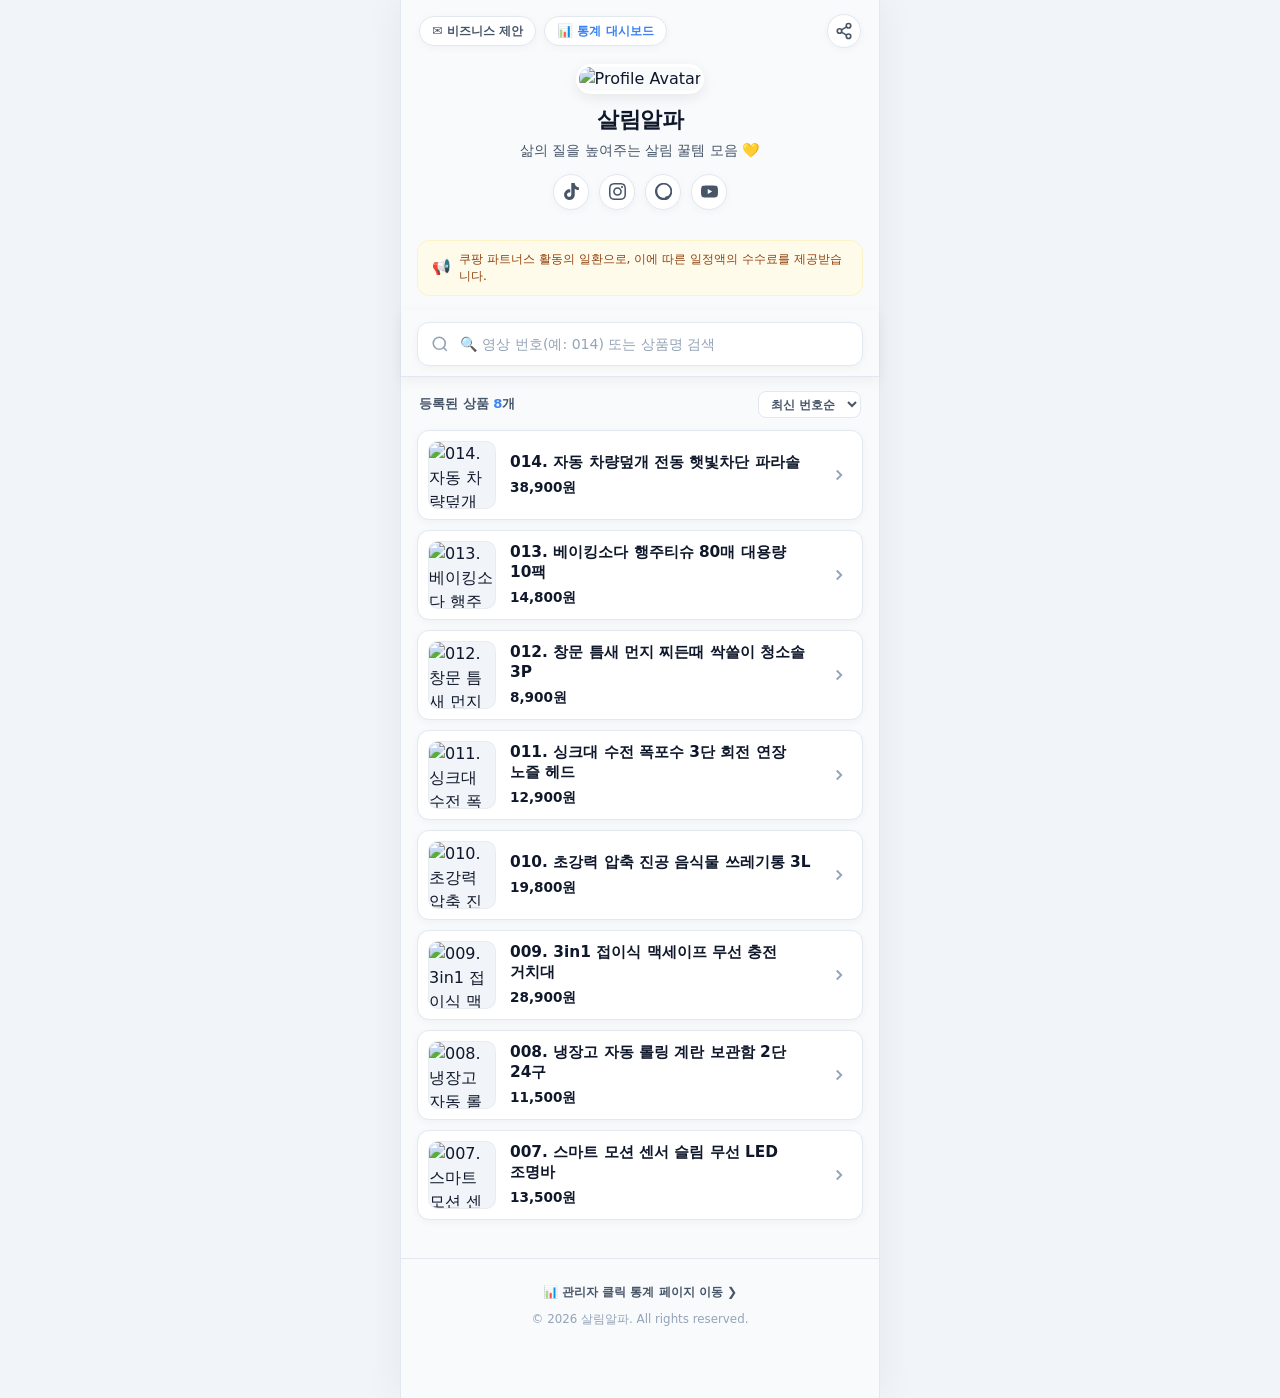
==== index.html @ e14ce603 "feat: initial commit for salim-alpha infolink site" ====
<!DOCTYPE html>
<html lang="ko">
<head>
  <meta charset="UTF-8" />
  <meta name="viewport" content="width=device-width, initial-scale=1.0, maximum-scale=1.0, user-scalable=no" />
  <title>살림알파 | SNS 영상 속 살림 꿀템 모음</title>
  <meta name="description" content="틱톡, 릴스, 스레드 영상 속 화제의 살림 꿀템 번호별 최저가 링크 모음" />

  <!-- Open Graph / SNS Preview -->
  <meta property="og:title" content="살림알파 | 영상 속 살림 꿀템 모음" />
  <meta property="og:description" content="영상에서 보신 번호를 검색하시면 바로 최저가 링크로 연결됩니다." />
  <meta property="og:type" content="website" />

  <link rel="stylesheet" href="css/style.css" />
</head>
<body>

  <!-- Main Mobile-Optimized Application Container -->
  <div class="app-container">

    <!-- 1. Top Utility Action Bar (Business, Admin & Share) -->
    <div class="top-action-bar">
      <div style="display: flex; gap: 8px; align-items: center;">
        <a id="btn-business" href="mailto:salim_alpha@gmail.com" class="btn-business" title="비즈니스 문의">
          <span>✉️ 비즈니스 제안</span>
        </a>
        <a href="admin.html" class="btn-business" title="실시간 클릭 통계 대시보드" style="color: var(--accent-blue);">
          <span>📊 통계 대시보드</span>
        </a>
      </div>
      <button id="btn-share" class="btn-share" title="링크 공유하기" aria-label="Share">
        <svg width="18" height="18" viewBox="0 0 24 24" fill="none" stroke="currentColor" stroke-width="2.2">
          <circle cx="18" cy="5" r="3"></circle>
          <circle cx="6" cy="12" r="3"></circle>
          <circle cx="18" cy="19" r="3"></circle>
          <line x1="8.59" y1="13.51" x2="15.42" y2="17.49"></line>
          <line x1="15.41" y1="6.51" x2="8.59" y2="10.49"></line>
        </svg>
      </button>
    </div>

    <!-- 2. Channel Profile & Header -->
    <header class="header-section">
      <div class="avatar-wrapper">
        <img id="channel-avatar" class="avatar-img" src="" alt="Profile Avatar" />
      </div>
      <div>
        <div class="channel-title-row">
          <h1 id="channel-title" class="channel-title">살림알파</h1>
        </div>
        <p id="channel-tagline" class="channel-tagline">삶의 질을 높여주는 살림 꿀템 모음 💛</p>
      </div>

      <!-- Social Media Icons (TikTok, Instagram, Threads, YouTube) -->
      <div id="social-links-container" class="social-links">
        <!-- Dynamically injected from config.js -->
      </div>
    </header>

    <!-- 3. Top Notice / Coupang Partners Legal Disclaimer (상단 배치) -->
    <div class="top-notice-box">
      <span class="top-notice-icon">📢</span>
      <p id="top-notice-text">
        쿠팡 파트너스 활동의 일환으로, 이에 따른 일정액의 수수료를 제공받습니다.
      </p>
    </div>

    <!-- 4. Sticky Live Search Section -->
    <section class="search-sticky-container">
      <div class="search-box-wrapper" style="margin-bottom: 0;">
        <svg class="search-icon" viewBox="0 0 24 24" fill="none" stroke="currentColor" stroke-width="2.2">
          <circle cx="11" cy="11" r="8"></circle>
          <line x1="21" y1="21" x2="16.65" y2="16.65"></line>
        </svg>
        <input 
          type="text" 
          id="search-input" 
          class="search-input" 
          placeholder="🔍 영상 번호(예: 014) 또는 상품명 검색" 
          autocomplete="off"
          inputmode="search"
        />
        <button id="clear-search-btn" class="clear-search-btn" title="검색어 지우기">✕</button>
      </div>
    </section>

    <!-- 5. Product Rows List Section (Clean Inpocklink Style) -->
    <main class="product-section">
      <div class="section-header-info">
        <div class="product-count-text">
          등록된 상품 <span id="product-count">0</span>개
        </div>
        <select id="sort-select" class="sort-select">
          <option value="newest">최신 번호순</option>
          <option value="price_asc">낮은 가격순</option>
          <option value="price_desc">높은 가격순</option>
        </select>
      </div>

      <!-- Compact Row Cards Target Container -->
      <div id="products-container" class="product-cards-container">
        <!-- Rendered by app.js -->
      </div>

      <!-- Empty State View -->
      <div id="empty-state" class="empty-state" style="display: none;">
        <div class="empty-state-icon">🔎</div>
        <h3 class="empty-state-title">검색된 상품이 없습니다</h3>
        <p>영상 속 다른 상품 번호나 키워드로 검색해 보세요.</p>
      </div>
    </main>

    <!-- 6. Footer -->
    <footer class="footer-section">
      <div style="margin-bottom: 8px;">
        <a href="admin.html" style="font-size: 0.76rem; color: var(--text-sub); text-decoration: none; font-weight: 600;">
          📊 관리자 클릭 통계 페이지 이동 ❯
        </a>
      </div>
      <p class="copyright-text">
        © <span id="current-year">2026</span> 살림알파. All rights reserved.
      </p>
    </footer>

  </div>

  <!-- Toast Notification -->
  <div id="toast" class="toast-msg">링크가 클립보드에 복사되었습니다.</div>

  <!-- Scripts -->
  <script src="js/config.js"></script>
  <script src="js/data-source.js"></script>
  <script src="js/app.js"></script>
</body>
</html>
---- css/style.css ----
/* ==========================================================================
   [Infolink Light Style Design System]
   - Inspired by Inpocklink (Clean White & High-Density Compact Row Cards)
   - Optimized for Coupang Partners Conversion & 100% Mobile First UX
   ========================================================================== */

@import url('https://cdn.jsdelivr.net/gh/orioncactus/pretendard/dist/web/static/pretendard.css');

:root {
  /* Clean Light Theme Palette */
  --bg-page: #f8fafc;
  --bg-card: #ffffff;
  --bg-card-hover: #f1f5f9;
  --bg-subtle: #f1f5f9;

  --border-light: #e2e8f0;
  --border-hover: #cbd5e1;
  --border-active: #6366f1;

  --text-main: #0f172a;
  --text-sub: #475569;
  --text-muted: #94a3b8;

  --accent-yellow: #f59e0b;
  --accent-blue: #3b82f6;
  --accent-purple: #8b5cf6;
  --coupang-red: #e11d48;
  --coupang-badge-bg: #fff1f2;

  --radius-sm: 8px;
  --radius-md: 12px;
  --radius-lg: 16px;
  --radius-full: 9999px;

  --shadow-card: 0 2px 8px rgba(15, 23, 42, 0.04);
  --shadow-hover: 0 8px 20px rgba(15, 23, 42, 0.08);
  --shadow-sticky: 0 4px 12px rgba(15, 23, 42, 0.05);

  --font-main: 'Pretendard', -apple-system, BlinkMacSystemFont, system-ui, Roboto, sans-serif;
  --max-width: 480px;
}

/* Reset & Base */
*, *::before, *::after {
  box-sizing: border-box;
  margin: 0;
  padding: 0;
  -webkit-tap-highlight-color: transparent;
}

html {
  font-size: 16px;
  scroll-behavior: smooth;
  background-color: #f1f5f9;
}

body {
  font-family: var(--font-main);
  background-color: #f1f5f9;
  color: var(--text-main);
  line-height: 1.5;
  min-height: 100vh;
  display: flex;
  justify-content: center;
  overflow-x: hidden;
}

/* App Container (Mobile viewport centered on desktop) */
.app-container {
  width: 100%;
  max-width: var(--max-width);
  min-height: 100vh;
  background: var(--bg-page);
  display: flex;
  flex-direction: column;
  box-shadow: 0 0 40px rgba(0, 0, 0, 0.06);
  border-left: 1px solid var(--border-light);
  border-right: 1px solid var(--border-light);
  padding-bottom: 50px;
  position: relative;
}

/* ==========================================================================
   Top Utility Bar (Share & Business Action)
   ========================================================================== */
.top-action-bar {
  display: flex;
  justify-content: space-between;
  align-items: center;
  padding: 14px 18px 6px 18px;
}

.btn-business {
  display: inline-flex;
  align-items: center;
  gap: 6px;
  font-size: 0.78rem;
  font-weight: 700;
  color: var(--text-sub);
  background: #ffffff;
  border: 1px solid var(--border-light);
  padding: 5px 12px;
  border-radius: var(--radius-full);
  text-decoration: none;
  box-shadow: var(--shadow-card);
  transition: all 0.2s ease;
}

.btn-business:hover {
  background: var(--bg-subtle);
  color: var(--text-main);
  border-color: var(--border-hover);
}

.btn-share {
  background: #ffffff;
  border: 1px solid var(--border-light);
  width: 34px;
  height: 34px;
  border-radius: var(--radius-full);
  display: flex;
  align-items: center;
  justify-content: center;
  color: var(--text-sub);
  cursor: pointer;
  box-shadow: var(--shadow-card);
  transition: all 0.2s ease;
}

.btn-share:hover {
  background: var(--bg-subtle);
  color: var(--text-main);
  transform: scale(1.05);
}

/* ==========================================================================
   Header & Profile Section
   ========================================================================== */
.header-section {
  padding: 10px 20px 16px 20px;
  text-align: center;
}

.avatar-wrapper {
  display: inline-block;
  margin-bottom: 10px;
  position: relative;
}

.avatar-img {
  width: 76px;
  height: 76px;
  border-radius: var(--radius-full);
  object-fit: cover;
  border: 3px solid #ffffff;
  box-shadow: 0 4px 14px rgba(0, 0, 0, 0.08);
}

.channel-title-row {
  display: flex;
  align-items: center;
  justify-content: center;
  gap: 6px;
  margin-bottom: 4px;
}

.channel-title {
  font-size: 1.35rem;
  font-weight: 800;
  color: var(--text-main);
  letter-spacing: -0.5px;
}

.channel-tagline {
  font-size: 0.88rem;
  color: var(--text-sub);
  margin-bottom: 12px;
  word-break: keep-all;
  font-weight: 500;
}

/* Social Media Channels Row */
.social-links {
  display: flex;
  justify-content: center;
  gap: 10px;
  margin-bottom: 14px;
}

.social-btn {
  width: 36px;
  height: 36px;
  border-radius: var(--radius-full);
  background: #ffffff;
  border: 1px solid var(--border-light);
  display: flex;
  align-items: center;
  justify-content: center;
  color: var(--text-sub);
  text-decoration: none;
  box-shadow: var(--shadow-card);
  transition: all 0.2s ease;
}

.social-btn svg {
  width: 17px;
  height: 17px;
  fill: currentColor;
}

.social-btn:hover {
  color: var(--text-main);
  background: var(--bg-subtle);
  transform: translateY(-2px);
  border-color: var(--border-hover);
}

/* Top Disclaimer Banner (공정위 안내 상단 배치) */
.top-notice-box {
  margin: 0 16px 14px 16px;
  background: #fffbeb;
  border: 1px solid #fef3c7;
  border-radius: var(--radius-md);
  padding: 10px 14px;
  display: flex;
  align-items: center;
  gap: 8px;
  font-size: 0.76rem;
  color: #92400e;
  line-height: 1.4;
  text-align: left;
}

.top-notice-icon {
  flex-shrink: 0;
  font-size: 0.95rem;
}

/* ==========================================================================
   Sticky Search & Filter Section
   ========================================================================== */
.search-sticky-container {
  position: sticky;
  top: 0;
  z-index: 50;
  background: rgba(248, 250, 252, 0.95);
  backdrop-filter: blur(12px);
  -webkit-backdrop-filter: blur(12px);
  padding: 12px 16px 10px 16px;
  border-bottom: 1px solid var(--border-light);
  box-shadow: var(--shadow-sticky);
}

.search-box-wrapper {
  position: relative;
  display: flex;
  align-items: center;
  margin-bottom: 10px;
}

.search-icon {
  position: absolute;
  left: 14px;
  width: 18px;
  height: 18px;
  color: var(--text-muted);
  pointer-events: none;
}

.search-input {
  width: 100%;
  height: 44px;
  background: #ffffff;
  border: 1.5px solid var(--border-light);
  border-radius: var(--radius-md);
  padding: 0 40px 0 42px;
  color: var(--text-main);
  font-size: 0.92rem;
  font-family: inherit;
  font-weight: 500;
  outline: none;
  box-shadow: var(--shadow-card);
  transition: all 0.2s ease;
}

.search-input:focus {
  border-color: var(--accent-blue);
  box-shadow: 0 0 0 3px rgba(59, 130, 246, 0.15);
}

.search-input::placeholder {
  color: var(--text-muted);
  font-size: 0.88rem;
}

.clear-search-btn {
  position: absolute;
  right: 12px;
  background: transparent;
  border: none;
  color: var(--text-muted);
  cursor: pointer;
  display: none;
  padding: 6px;
  border-radius: var(--radius-full);
}

.clear-search-btn:hover {
  color: var(--text-main);
}

/* Category Filter Horizontal Scroll */
.category-filter-scroll {
  display: flex;
  gap: 6px;
  overflow-x: auto;
  padding-bottom: 2px;
  scrollbar-width: none;
}

.category-filter-scroll::-webkit-scrollbar {
  display: none;
}

.category-pill {
  white-space: nowrap;
  padding: 6px 14px;
  font-size: 0.82rem;
  font-weight: 600;
  color: var(--text-sub);
  background: #ffffff;
  border: 1px solid var(--border-light);
  border-radius: var(--radius-full);
  cursor: pointer;
  box-shadow: var(--shadow-card);
  transition: all 0.18s ease;
}

.category-pill:hover {
  background: var(--bg-subtle);
  color: var(--text-main);
}

.category-pill.active {
  background: #0f172a;
  color: #ffffff;
  border-color: #0f172a;
}

/* ==========================================================================
   Product List Section (Inpocklink-style Compact Row Cards)
   ========================================================================== */
.product-section {
  padding: 14px 16px;
  flex: 1;
}

.section-header-info {
  display: flex;
  justify-content: space-between;
  align-items: center;
  margin-bottom: 12px;
  padding: 0 2px;
}

.product-count-text {
  font-size: 0.82rem;
  color: var(--text-sub);
  font-weight: 600;
}

.product-count-text span {
  color: var(--accent-blue);
  font-weight: 800;
}

.sort-select {
  background: #ffffff;
  border: 1px solid var(--border-light);
  color: var(--text-sub);
  font-size: 0.78rem;
  font-weight: 600;
  padding: 4px 8px;
  border-radius: var(--radius-sm);
  outline: none;
  font-family: inherit;
  cursor: pointer;
}

/* Compact Row Cards Container */
.product-cards-container {
  display: flex;
  flex-direction: column;
  gap: 10px;
}

/* Inpocklink Row Card (좌측 썸네일 + 우측 상품명/태그 + 화살표) */
.product-row-card {
  display: flex;
  align-items: center;
  gap: 14px;
  background: var(--bg-card);
  border: 1px solid var(--border-light);
  border-radius: var(--radius-md);
  padding: 10px 14px 10px 10px;
  text-decoration: none;
  color: inherit;
  box-shadow: var(--shadow-card);
  transition: transform 0.18s ease, box-shadow 0.18s ease, border-color 0.18s ease;
  position: relative;
  overflow: hidden;
}

.product-row-card:hover {
  transform: translateY(-2px);
  box-shadow: var(--shadow-hover);
  border-color: var(--border-hover);
  background: #ffffff;
}

.product-row-card:active {
  transform: scale(0.99);
}

/* Thumbnail (Square with clean rounded corners) */
.row-thumb-wrapper {
  position: relative;
  width: 68px;
  height: 68px;
  flex-shrink: 0;
  border-radius: 10px;
  overflow: hidden;
  background: #f1f5f9;
  border: 1px solid rgba(0, 0, 0, 0.04);
}

.row-thumb-img {
  width: 100%;
  height: 100%;
  object-fit: cover;
  transition: transform 0.3s ease;
}

.product-row-card:hover .row-thumb-img {
  transform: scale(1.05);
}

/* Row Info Area */
.row-info-area {
  flex: 1;
  min-width: 0; /* Text truncation support */
  display: flex;
  flex-direction: column;
  gap: 4px;
}

.row-badge-line {
  display: flex;
  align-items: center;
  gap: 6px;
}

.row-category-tag {
  font-size: 0.7rem;
  font-weight: 700;
  color: var(--accent-blue);
  background: #eff6ff;
  padding: 2px 6px;
  border-radius: 4px;
}

.row-highlight-tag {
  font-size: 0.7rem;
  font-weight: 700;
  color: #b45309;
  background: #fef3c7;
  padding: 2px 6px;
  border-radius: 4px;
}

.row-title {
  font-size: 0.96rem;
  font-weight: 700;
  color: var(--text-main);
  line-height: 1.35;
  word-break: keep-all;
  display: -webkit-box;
  -webkit-line-clamp: 2;
  -webkit-box-orient: vertical;
  overflow: hidden;
}

.row-price-line {
  display: flex;
  align-items: baseline;
  gap: 6px;
  font-size: 0.85rem;
}

.row-price {
  font-weight: 800;
  color: var(--text-main);
}

.row-discount {
  font-weight: 800;
  color: var(--coupang-red);
  font-size: 0.82rem;
}

.row-original-price {
  font-size: 0.75rem;
  color: var(--text-muted);
  text-decoration: line-through;
}

/* Row Right Action (Coupang badge or arrow) */
.row-action-area {
  flex-shrink: 0;
  display: flex;
  align-items: center;
  justify-content: center;
  color: var(--text-muted);
  padding-left: 2px;
}

.row-action-area svg {
  width: 18px;
  height: 18px;
  stroke: var(--text-muted);
  transition: transform 0.18s ease, stroke 0.18s ease;
}

.product-row-card:hover .row-action-area svg {
  transform: translateX(3px);
  stroke: var(--text-main);
}

/* Empty State */
.empty-state {
  text-align: center;
  padding: 50px 20px;
  color: var(--text-sub);
}

.empty-state-icon {
  font-size: 2.8rem;
  margin-bottom: 10px;
}

.empty-state-title {
  font-size: 1.05rem;
  font-weight: 700;
  color: var(--text-main);
  margin-bottom: 4px;
}

/* Footer */
.footer-section {
  margin-top: 24px;
  padding: 20px 16px;
  text-align: center;
  border-top: 1px solid var(--border-light);
}

.copyright-text {
  font-size: 0.74rem;
  color: var(--text-muted);
}

/* Toast */
.toast-msg {
  position: fixed;
  bottom: 24px;
  left: 50%;
  transform: translateX(-50%) translateY(100px);
  background: #0f172a;
  color: #ffffff;
  font-size: 0.84rem;
  font-weight: 600;
  padding: 10px 20px;
  border-radius: var(--radius-full);
  box-shadow: 0 8px 24px rgba(0, 0, 0, 0.2);
  opacity: 0;
  transition: all 0.25s ease;
  z-index: 100;
  pointer-events: none;
}

.toast-msg.show {
  transform: translateX(-50%) translateY(0);
  opacity: 1;
}
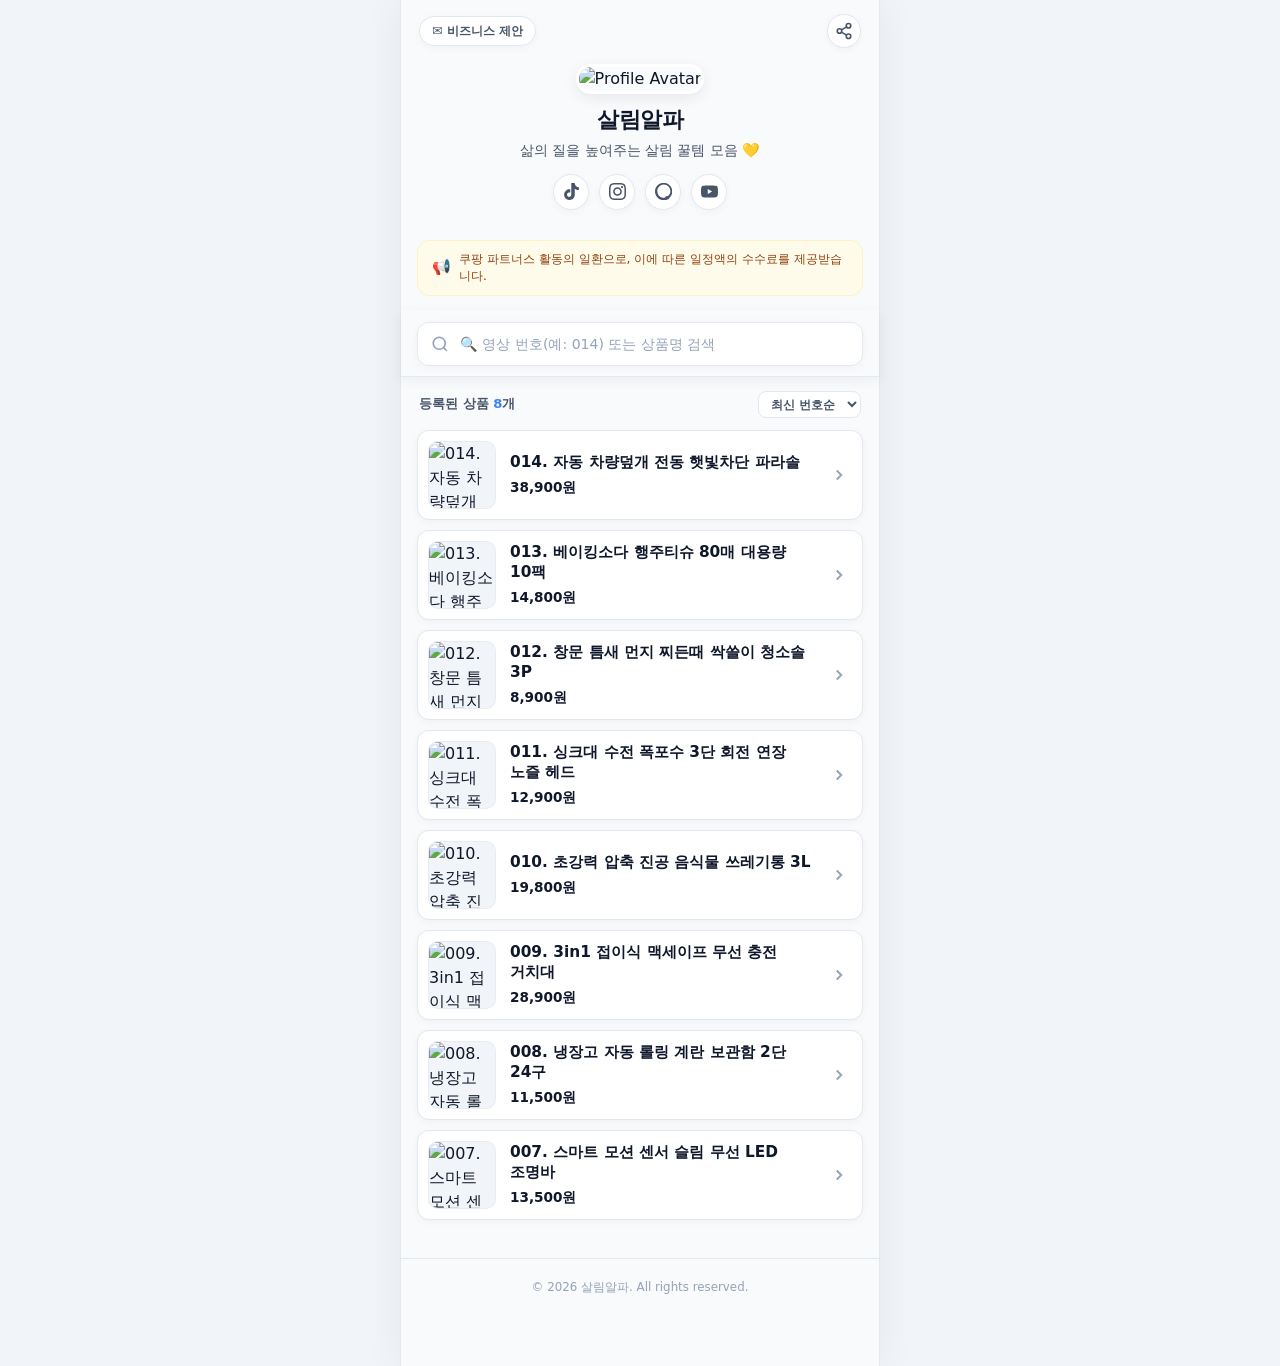
==== commit b7e179d0: "feat: hide public admin buttons and add PIN password lock to dashboard" ====
--- a/index.html
+++ b/index.html
@@ -18,16 +18,11 @@
   <!-- Main Mobile-Optimized Application Container -->
   <div class="app-container">
 
-    <!-- 1. Top Utility Action Bar (Business, Admin & Share) -->
+    <!-- 1. Top Utility Action Bar (비즈니스 문의 & 공유하기) -->
     <div class="top-action-bar">
-      <div style="display: flex; gap: 8px; align-items: center;">
-        <a id="btn-business" href="mailto:salim_alpha@gmail.com" class="btn-business" title="비즈니스 문의">
-          <span>✉️ 비즈니스 제안</span>
-        </a>
-        <a href="admin.html" class="btn-business" title="실시간 클릭 통계 대시보드" style="color: var(--accent-blue);">
-          <span>📊 통계 대시보드</span>
-        </a>
-      </div>
+      <a id="btn-business" href="mailto:salim_alpha@gmail.com" class="btn-business" title="비즈니스 문의">
+        <span>✉️ 비즈니스 제안</span>
+      </a>
       <button id="btn-share" class="btn-share" title="링크 공유하기" aria-label="Share">
         <svg width="18" height="18" viewBox="0 0 24 24" fill="none" stroke="currentColor" stroke-width="2.2">
           <circle cx="18" cy="5" r="3"></circle>
@@ -39,10 +34,10 @@
       </button>
     </div>
 
-    <!-- 2. Channel Profile & Header -->
+    <!-- 2. Channel Profile & Header (아바타 3회 터치 시 관리자 진입 히든 트리거) -->
     <header class="header-section">
       <div class="avatar-wrapper">
-        <img id="channel-avatar" class="avatar-img" src="" alt="Profile Avatar" />
+        <img id="channel-avatar" class="avatar-img" src="" alt="Profile Avatar" style="cursor: pointer;" title="살림알파" />
       </div>
       <div>
         <div class="channel-title-row">
@@ -110,13 +105,8 @@
       </div>
     </main>
 
-    <!-- 6. Footer -->
+    <!-- 6. Footer (관리자 링크 완전 제거) -->
     <footer class="footer-section">
-      <div style="margin-bottom: 8px;">
-        <a href="admin.html" style="font-size: 0.76rem; color: var(--text-sub); text-decoration: none; font-weight: 600;">
-          📊 관리자 클릭 통계 페이지 이동 ❯
-        </a>
-      </div>
       <p class="copyright-text">
         © <span id="current-year">2026</span> 살림알파. All rights reserved.
       </p>
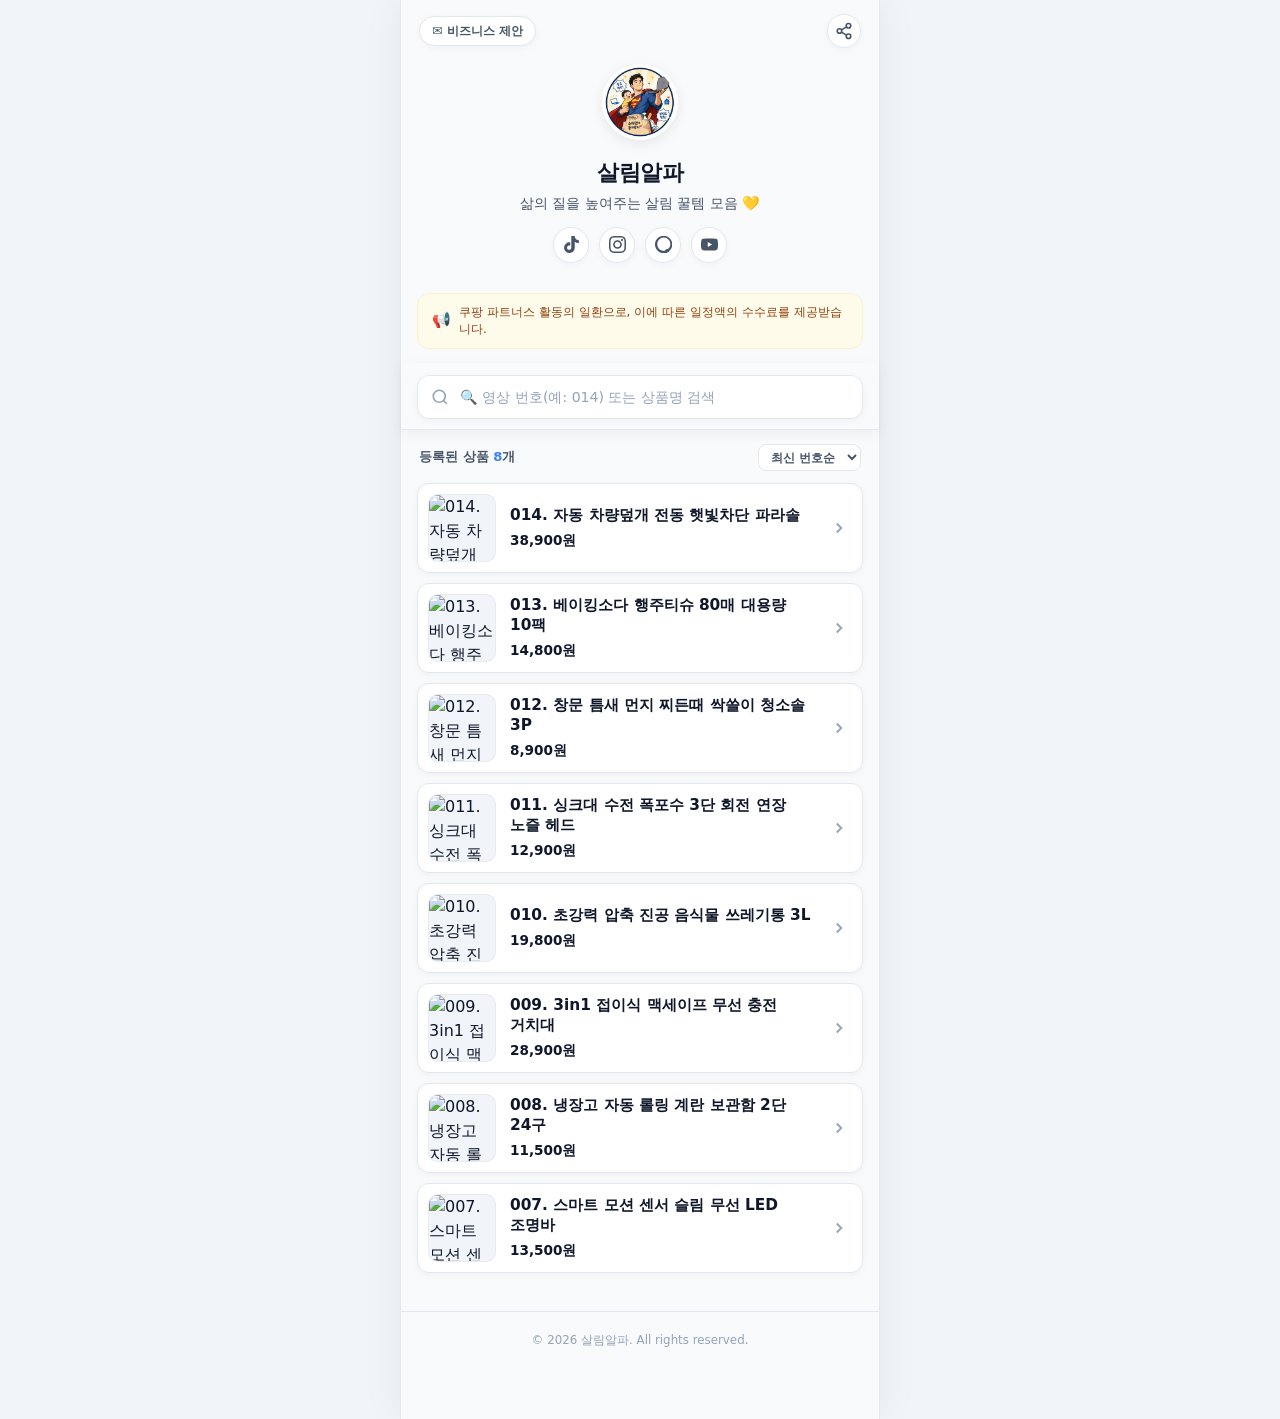
==== commit 9eaf6aa9: "perf: bake the profile image into the page The avatar was fetched only after JS ran, leaving a blank" ====
--- a/index.html
+++ b/index.html
@@ -3,11 +3,13 @@
 <head>
   <meta charset="UTF-8" />
   <meta name="viewport" content="width=device-width, initial-scale=1.0, maximum-scale=1.0, user-scalable=no" />
-  <title>살림알파 | SNS 영상 속 살림 꿀템 모음</title>
+  <!-- 아래 <title> 과 og:title 은 SNS 크롤러가 읽는 값이라 JS로 바꿔도 미리보기에는 반영되지 않는다.
+       채널명을 미리보기에 넣고 싶으면 이 두 줄을 직접 수정할 것. (브라우저 탭 제목은 app.js가 실시간 갱신) -->
+  <title>영상 속 꿀템 최저가 모음</title>
   <meta name="description" content="틱톡, 릴스, 스레드 영상 속 화제의 살림 꿀템 번호별 최저가 링크 모음" />
 
   <!-- Open Graph / SNS Preview -->
-  <meta property="og:title" content="살림알파 | 영상 속 살림 꿀템 모음" />
+  <meta property="og:title" content="영상 속 꿀템 최저가 모음" />
   <meta property="og:description" content="영상에서 보신 번호를 검색하시면 바로 최저가 링크로 연결됩니다." />
   <meta property="og:type" content="website" />
 
@@ -37,13 +39,13 @@
     <!-- 2. Channel Profile & Header (아바타 3회 터치 시 관리자 진입 히든 트리거) -->
     <header class="header-section">
       <div class="avatar-wrapper">
-        <img id="channel-avatar" class="avatar-img" src="" alt="Profile Avatar" style="cursor: pointer;" title="살림알파" />
+        <img id="channel-avatar" class="avatar-img" src="avatar.jpg" alt="Profile Avatar" width="76" height="76" style="cursor: pointer;" onerror="this.onerror=null; this.src='avatar.jpg';" />
       </div>
       <div>
         <div class="channel-title-row">
-          <h1 id="channel-title" class="channel-title">살림알파</h1>
+          <h1 id="channel-title" class="channel-title"></h1>
         </div>
-        <p id="channel-tagline" class="channel-tagline">삶의 질을 높여주는 살림 꿀템 모음 💛</p>
+        <p id="channel-tagline" class="channel-tagline"></p>
       </div>
 
       <!-- Social Media Icons (TikTok, Instagram, Threads, YouTube) -->
@@ -107,9 +109,7 @@
 
     <!-- 6. Footer (관리자 링크 완전 제거) -->
     <footer class="footer-section">
-      <p class="copyright-text">
-        © <span id="current-year">2026</span> 살림알파. All rights reserved.
-      </p>
+      <p id="copyright-text" class="copyright-text">© All rights reserved.</p>
     </footer>
 
   </div>
@@ -119,6 +119,7 @@
 
   <!-- Scripts -->
   <script src="js/config.js"></script>
+  <script src="js/settings.js"></script>
   <script src="js/data-source.js"></script>
   <script src="js/app.js"></script>
 </body>
